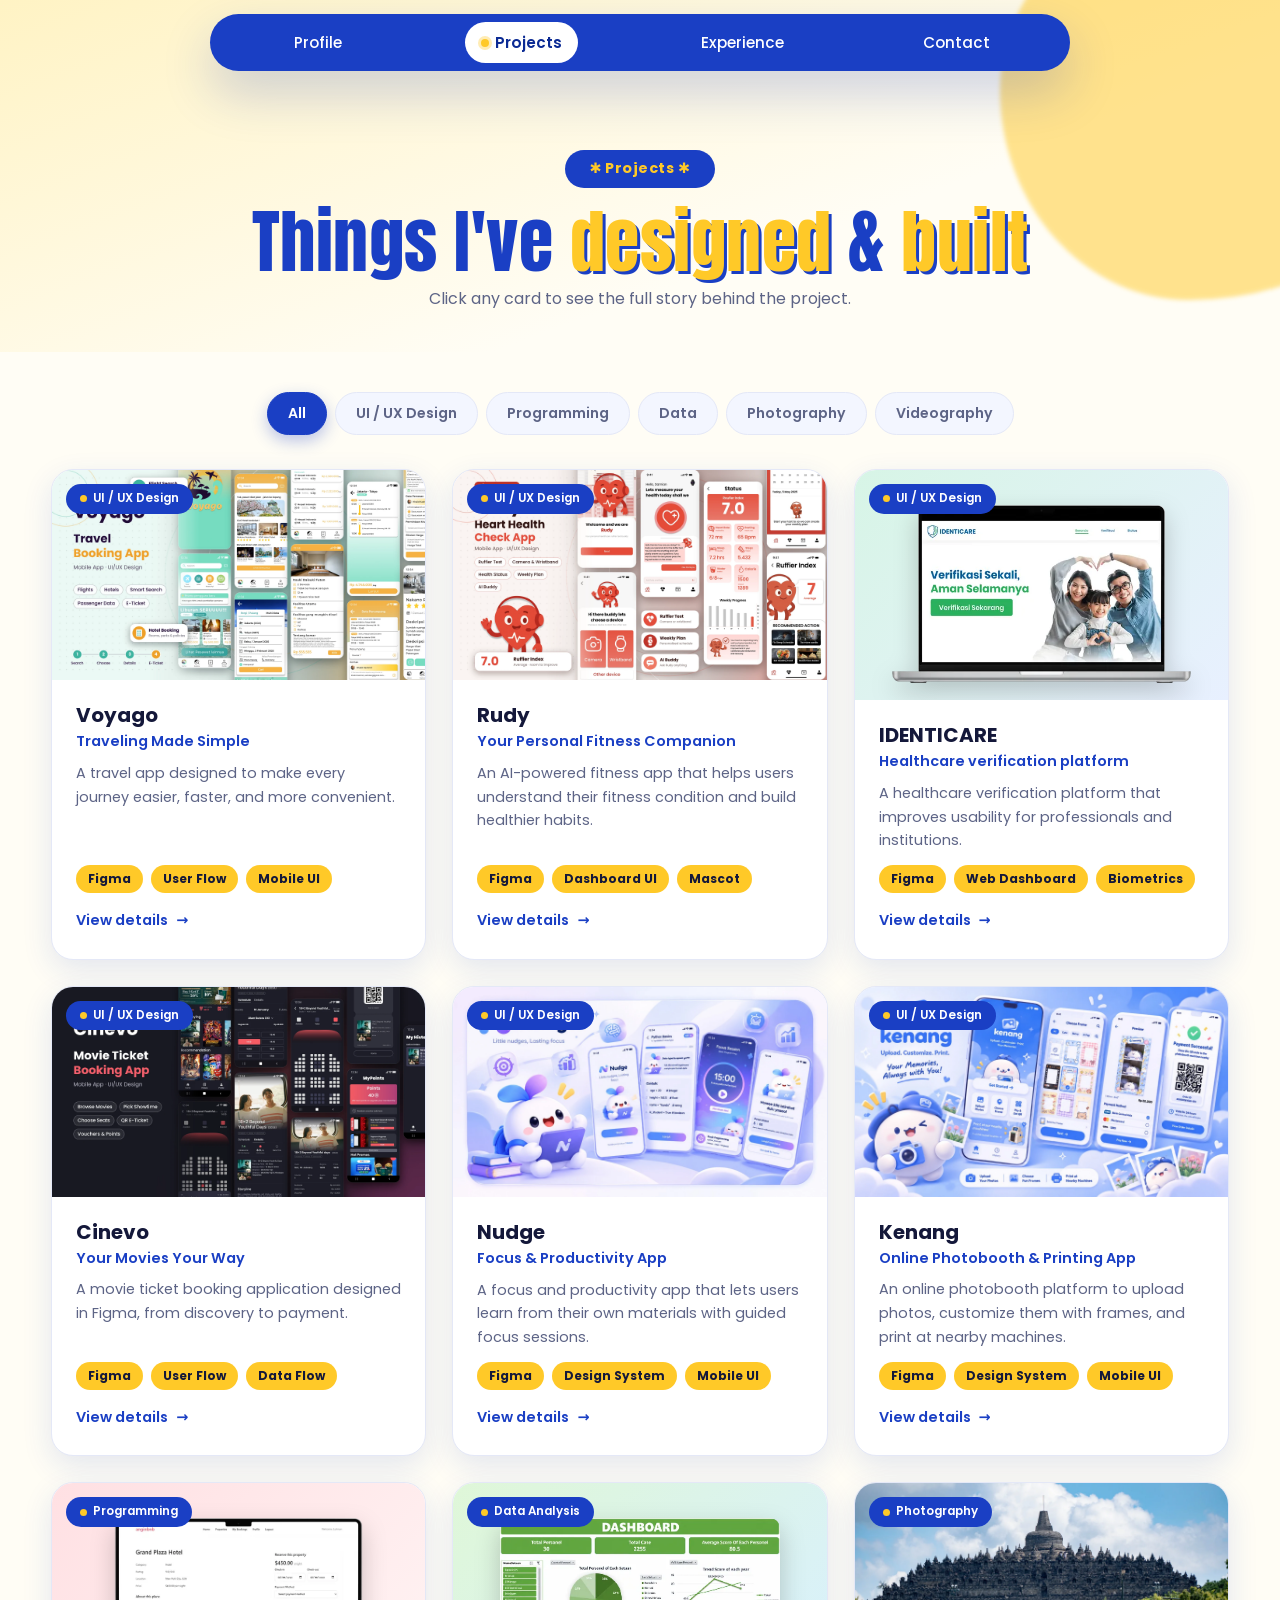
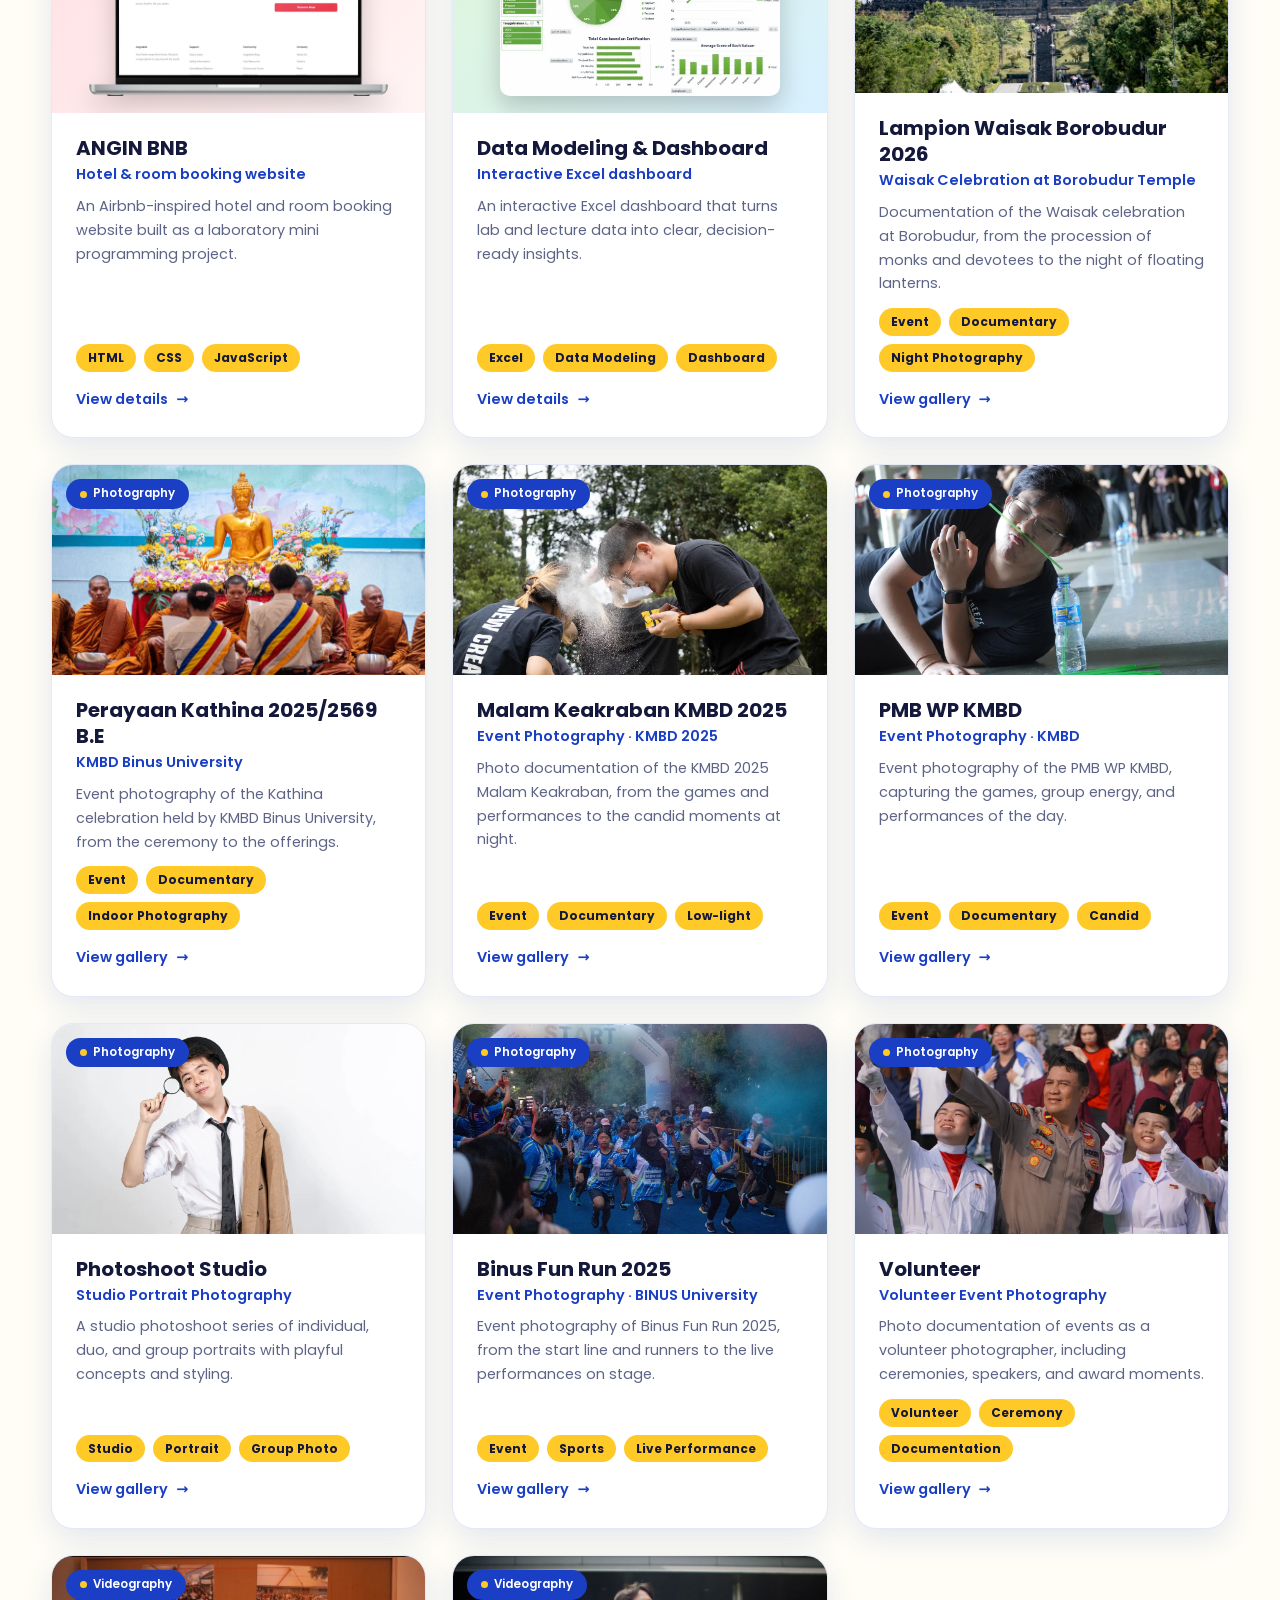
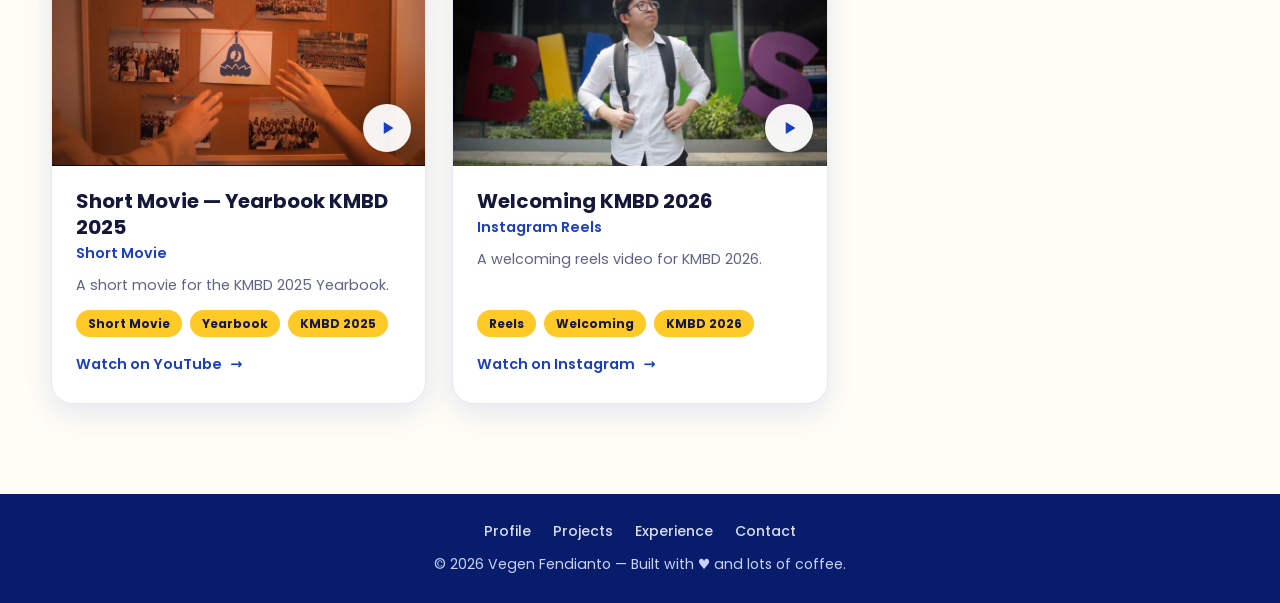
==== projects.html @ 862aa59d "update page" ====
<!doctype html>
<html lang="en">
  <head>
    <meta charset="UTF-8" />
    <meta name="viewport" content="width=device-width, initial-scale=1" />
    <title>Projects — Vegen Fendianto</title>
    <meta name="description" content="UI/UX design, web, data, photography and videography projects by Vegen Fendianto." />
    <meta property="og:title" content="Projects — Vegen Fendianto" />
    <meta property="og:description" content="UI/UX design, web, data, photography and videography projects by Vegen Fendianto." />
    <meta property="og:image" content="assets/profile/profile.webp" />
    <link rel="icon" href="data:image/svg+xml,<svg xmlns='http://www.w3.org/2000/svg' viewBox='0 0 100 100'><rect width='100' height='100' rx='24' fill='%231a3fc4'/><text x='50' y='68' font-size='58' text-anchor='middle' fill='%23ffc928' font-family='Arial' font-weight='900'>V</text></svg>" />
    <link rel="preconnect" href="https://fonts.googleapis.com" />
    <link rel="preconnect" href="https://fonts.gstatic.com" crossorigin />
    <link
      href="https://fonts.googleapis.com/css2?family=Anton&family=Poppins:wght@400;500;600;700&display=swap"
      rel="stylesheet"
    />
    <link rel="stylesheet" href="style.css" />
  </head>
  <body data-page="projects">

    <!-- NAVBAR -->
    <header class="nav-wrap">
      <nav class="nav" id="nav">
        <ul class="nav-links" id="navLinks">
          <li><a href="index.html" data-nav="home">Profile</a></li>
          <li><a href="projects.html" data-nav="projects">Projects</a></li>
          <li><a href="experience.html" data-nav="experience">Experience</a></li>
          <li><a href="index.html#contact" data-nav="contact">Contact</a></li>
        </ul>
        <button class="burger" id="burger" aria-label="Menu">
          <span></span><span></span><span></span>
        </button>
      </nav>
    </header>

    <main>
      <section class="page-hero">
        <div class="blob b1"></div>
        <div class="container">
          <span class="pill">✱ Projects ✱</span>
          <h1>Things I've <em>designed</em> &amp; <em>built</em></h1>
          <p>Click any card to see the full story behind the project.</p>
        </div>
      </section>
      <section class="section tight">
        <div class="container">
          <div class="tabs center" id="projTabs">
            <button class="tab active" data-f="all">All</button>
            <button class="tab" data-f="uiux">UI / UX Design</button>
            <button class="tab" data-f="code">Programming</button>
            <button class="tab" data-f="data">Data</button>
            <button class="tab" data-f="photo">Photography</button>
            <button class="tab" data-f="video">Videography</button>
          </div>
          <div class="grid" id="projGrid"></div>
        </div>
      </section>
    </main>

    <footer class="footer">
      <div class="foot-links">
        <a href="index.html">Profile</a>
        <a href="projects.html">Projects</a>
        <a href="experience.html">Experience</a>
        <a href="index.html#contact">Contact</a>
      </div>
      <p>© <span id="yr"></span> Vegen Fendianto — Built with ♥ and lots of coffee.</p>
    </footer>
    <button class="to-top" id="toTop" aria-label="Back to top">↑</button>
    <div class="toast" id="toast"></div>

    <!-- MODAL -->
    <div class="modal" id="modal" aria-hidden="true">
      <div class="modal-box" role="dialog" aria-modal="true">
        <button class="modal-x" id="modalX" aria-label="Close">✕</button>
        <div id="modalBody"></div>
      </div>
    </div>

    <!-- LIGHTBOX -->
    <div class="lightbox" id="lightbox" aria-hidden="true">
      <button class="lb-x" id="lbX" aria-label="Close">✕</button>
      <button class="lb-nav prev" id="lbPrev" aria-label="Previous">‹</button>
      <figure>
        <img id="lbImg" alt="" />
        <figcaption id="lbCap"></figcaption>
      </figure>
      <button class="lb-nav next" id="lbNext" aria-label="Next">›</button>
    </div>

    <script src="script.js"></script>
  </body>
</html>
---- style.css ----
:root {
  --blue: #1a3fc4;
  --blue-d: #0b2a94;
  --blue-dd: #071c6b;
  --yellow: #ffc928;
  --yellow-l: #fff3c4;
  --bg: #fffdf5;
  --bg2: #f3f6ff;
  --card: #ffffff;
  --text: #14183a;
  --muted: #5d6486;
  --line: #e4e8f7;
  --shadow: 0 10px 30px rgba(26, 63, 196, 0.12);
  --shadow-l: 0 22px 50px rgba(26, 63, 196, 0.22);
  --r: 22px;
}
* {
  box-sizing: border-box;
  margin: 0;
  padding: 0;
}
html {
  scroll-behavior: smooth;
  scroll-padding-top: 90px;
}
body {
  font-family: "Poppins", system-ui, sans-serif;
  background: var(--bg);
  color: var(--text);
  line-height: 1.65;
  overflow-x: hidden;
  transition:
    background 0.3s,
    color 0.3s;
}
img {
  max-width: 100%;
  display: block;
}
a {
  color: inherit;
  text-decoration: none;
}
button {
  font: inherit;
  cursor: pointer;
  border: 0;
  background: none;
  color: inherit;
}
em {
  font-style: normal;
  color: var(--blue);
}
.container {
  width: min(1180px, 92%);
  margin-inline: auto;
}
.muted {
  color: var(--muted);
  font-size: 0.9rem;
}


/* NAV */
.nav-wrap {
  position: fixed;
  top: 14px;
  left: 0;
  right: 0;
  z-index: 100;
  display: flex;
  justify-content: center;
  padding: 0 12px;
}
.nav {
  display: flex;
  align-items: center;
  gap: 10px;
  background: var(--blue);
  padding: 8px 10px 8px 14px;
  border-radius: 999px;
  box-shadow: var(--shadow-l);
  width: min(860px, 100%);
  transition: 0.3s;
}
.nav.scrolled {
  background: rgba(11, 42, 148, 0.92);
  backdrop-filter: blur(10px);
}
.brand {
  font-family: Anton, sans-serif;
  font-size: 1.6rem;
  color: #fff;
  letter-spacing: 1px;
}
.brand span {
  color: var(--yellow);
}
.nav-links {
  display: flex;
  list-style: none;
  flex: 1;
  justify-content: space-around;
}
.nav-links a {
  color: #fff;
  font-weight: 500;
  font-size: 0.95rem;
  padding: 8px 16px;
  border-radius: 999px;
  position: relative;
  transition: 0.25s;
  display: inline-flex;
  align-items: center;
  gap: 6px;
}
.nav-links a:hover {
  background: rgba(255, 255, 255, 0.14);
}
.nav-links a.active {
  background: #fff;
  color: var(--blue-d);
  font-weight: 600;
}
.nav-links a.active::before {
  content: "";
  width: 8px;
  height: 8px;
  border-radius: 50%;
  background: var(--yellow);
  box-shadow: 0 0 0 3px rgba(255, 201, 40, 0.35);
}
.burger {
  display: none;
  width: 38px;
  height: 38px;
  border-radius: 50%;
  background: rgba(255, 255, 255, 0.15);
  flex-direction: column;
  gap: 4px;
  align-items: center;
  justify-content: center;
}
.burger span {
  width: 18px;
  height: 2px;
  background: #fff;
  border-radius: 2px;
  transition: 0.3s;
}
.burger.open span:nth-child(1) {
  transform: translateY(6px) rotate(45deg);
}
.burger.open span:nth-child(2) {
  opacity: 0;
}
.burger.open span:nth-child(3) {
  transform: translateY(-6px) rotate(-45deg);
}

/* BUTTONS */
.btn {
  display: inline-flex;
  align-items: center;
  gap: 10px;
  padding: 14px 28px;
  border-radius: 999px;
  font-weight: 600;
  transition: 0.3s;
}
.btn-primary {
  background: var(--blue);
  color: #fff;
  box-shadow: 0 8px 20px rgba(26, 63, 196, 0.35);
}
.btn-primary span {
  display: grid;
  place-items: center;
  width: 26px;
  height: 26px;
  border-radius: 50%;
  background: var(--yellow);
  color: var(--blue-dd);
  transition: 0.3s;
}
.btn-primary:hover {
  transform: translateY(-3px);
  background: var(--blue-d);
}
.btn-primary:hover span {
  transform: translateX(4px);
}
.btn-ghost {
  border: 2px solid var(--blue);
  color: var(--blue);
}
.btn-ghost:hover {
  background: var(--blue);
  color: #fff;
  transform: translateY(-3px);
}

/* HERO */
.hero {
  position: relative;
  padding: 150px 0 90px;
  background: linear-gradient(160deg, var(--yellow-l), var(--bg) 55%);
  overflow: hidden;
}
.blob {
  position: absolute;
  border-radius: 50%;
  filter: blur(2px);
  z-index: 0;
}
.b1 {
  width: 520px;
  height: 520px;
  background: var(--yellow);
  opacity: 0.5;
  right: -120px;
  top: 40px;
  border-radius: 62% 38% 55% 45%/50% 60% 40% 50%;
  animation: morph 12s ease-in-out infinite;
}
.b2 {
  width: 300px;
  height: 300px;
  background: var(--blue);
  opacity: 0.12;
  left: -90px;
  bottom: -60px;
  animation: morph 14s ease-in-out infinite reverse;
}
.b3 {
  width: 420px;
  height: 420px;
  background: var(--yellow);
  opacity: 0.9;
  left: -100px;
  bottom: -140px;
  border-radius: 55% 45% 60% 40%/50% 55% 45% 50%;
  animation: morph 12s ease-in-out infinite;
}
@keyframes morph {
  50% {
    border-radius: 40% 60% 45% 55%/60% 40% 60% 40%;
    transform: rotate(14deg) scale(1.05);
  }
}
.star {
  position: absolute;
  color: var(--blue);
  font-size: 2.2rem;
  animation: spin 8s linear infinite;
  z-index: 1;
}
.s1 {
  top: 140px;
  left: 6%;
}
.s2 {
  bottom: 70px;
  left: 46%;
  color: var(--yellow);
  font-size: 3rem;
}
.s3 {
  top: 200px;
  right: 8%;
  font-size: 1.6rem;
}
@keyframes spin {
  to {
    transform: rotate(360deg);
  }
}
.hero-grid {
  position: relative;
  z-index: 2;
  display: grid;
  grid-template-columns: 1.15fr 0.85fr;
  gap: 40px;
  align-items: center;
}
.hello {
  display: inline-block;
  background: #fff;
  border: 2px dashed var(--blue);
  color: var(--blue);
  padding: 6px 18px;
  border-radius: 999px;
  font-weight: 600;
  font-size: 0.9rem;
  margin-bottom: 14px;
}
h1 {
  font-family: Anton, sans-serif;
  font-weight: 400;
  font-size: clamp(3rem, 7.5vw, 5.6rem);
  line-height: 1.02;
  letter-spacing: 0.5px;
  color: var(--blue);
}
h1 em {
  color: var(--yellow) !important;
  text-shadow: 3px 3px 0 var(--blue);
}
.typing {
  margin: 10px 0 8px;
  font-size: 1.25rem;
  font-weight: 500;
}
.typing strong {
  color: var(--blue);
}
.caret {
  display: inline-block;
  width: 3px;
  height: 1.2em;
  background: var(--yellow);
  margin-left: 3px;
  vertical-align: middle;
  animation: blink 1s step-end infinite;
}
@keyframes blink {
  50% {
    opacity: 0;
  }
}
.lead {
  max-width: 600px;
  color: var(--muted);
  font-size: 0.98rem;
}
.hero-cta {
  display: flex;
  gap: 14px;
  flex-wrap: wrap;
  margin: 26px 0;
}
.stats {
  display: grid;
  grid-template-columns: repeat(2, minmax(0, 170px));
  gap: 14px;
  margin-top: 10px;
}
.stats div {
  background: var(--card);
  border-radius: 16px;
  padding: 14px 10px;
  text-align: center;
  box-shadow: var(--shadow);
  border-bottom: 4px solid var(--yellow);
}
.stats b {
  display: block;
  font-family: Anton, sans-serif;
  font-weight: 400;
  font-size: 1.7rem;
  color: var(--blue);
}
.stats small {
  font-size: 0.72rem;
  color: var(--muted);
  line-height: 1.2;
  display: block;
}
.hero-photo {
  position: relative;
  display: grid;
  place-items: end center;
  min-height: 520px;
  transform-style: preserve-3d;
  transition: transform 0.15s;
}
.photo-bg {
  position: absolute;
  inset: 8% 4% 0;
  background: var(--blue);
  border-radius: 48% 52% 40% 60%/50% 45% 55% 50%;
  box-shadow: var(--shadow-l);
  animation: morph 10s ease-in-out infinite;
}
.hero-photo img {
  position: relative;
  z-index: 2;
  max-height: 560px;
  width: auto;
  filter: drop-shadow(0 20px 25px rgba(0, 0, 0, 0.25));
}
.badge {
  position: absolute;
  z-index: 3;
  background: #fff;
  color: var(--blue-d);
  font-weight: 600;
  font-size: 0.85rem;
  padding: 8px 16px;
  border-radius: 999px;
  box-shadow: var(--shadow);
  animation: float 4s ease-in-out infinite;
}
.bd1 {
  top: 14%;
  right: -2%;
  background: var(--blue-d);
  color: #fff;
  border: 2px solid var(--yellow);
}
.bd2 {
  bottom: 18%;
  left: -2%;
  animation-delay: 1s;
}
.bd3 {
  bottom: 4%;
  right: 4%;
  background: var(--yellow);
  animation-delay: 2s;
}
@keyframes float {
  50% {
    transform: translateY(-10px);
  }
}

/* ABOUT */
.about {
  padding: 20px 0 80px;
  position: relative;
  z-index: 3;
  margin-top: -20px;
}
.about-grid {
  display: grid;
  grid-template-columns: 1fr 1.25fr 0.9fr;
  gap: 22px;
}
.card {
  background: var(--card);
  border-radius: var(--r);
  padding: 26px;
  box-shadow: var(--shadow);
  border: 1px solid var(--line);
}
.card-title {
  font-family: Anton, sans-serif;
  font-weight: 400;
  font-size: 1.9rem;
  color: var(--blue);
  text-align: center;
  margin-bottom: 16px;
  letter-spacing: 0.5px;
}
.edu-body {
  display: flex;
  gap: 14px;
  align-items: flex-start;
}
.edu-icon {
  font-size: 2rem;
  background: var(--yellow);
  width: 56px;
  height: 56px;
  border-radius: 16px;
  display: grid;
  place-items: center;
  flex-shrink: 0;
}
.edu h4 {
  font-size: 1.1rem;
}
.gpa {
  text-align: center;
  margin-top: 24px;
}
.ring {
  --p: 90;
  width: 130px;
  height: 130px;
  margin: 0 auto 8px;
  border-radius: 50%;
  display: grid;
  place-items: center;
  background: conic-gradient(var(--blue) calc(var(--p) * 1%), var(--line) 0);
  position: relative;
}
.ring::before {
  content: "";
  position: absolute;
  inset: 11px;
  border-radius: 50%;
  background: var(--card);
}
.ring span {
  position: relative;
  font-size: 0.8rem;
  color: var(--muted);
}
.ring b {
  display: block;
  font-family: Anton, sans-serif;
  font-weight: 400;
  font-size: 2rem;
  color: var(--blue);
  line-height: 1;
}
.tabs {
  display: flex;
  gap: 8px;
  flex-wrap: wrap;
  margin-bottom: 18px;
}
.tabs.center {
  justify-content: center;
  margin-bottom: 34px;
}
.tab {
  padding: 9px 20px;
  border-radius: 999px;
  font-weight: 600;
  font-size: 0.88rem;
  background: var(--bg2);
  color: var(--muted);
  transition: 0.25s;
  border: 1px solid var(--line);
}
.tab:hover {
  color: var(--blue);
  transform: translateY(-2px);
}
.tab.active {
  background: var(--blue);
  color: #fff;
  border-color: var(--blue);
  box-shadow: 0 6px 16px rgba(26, 63, 196, 0.3);
}
.chips {
  display: flex;
  flex-wrap: wrap;
  gap: 10px;
  min-height: 150px;
  align-content: flex-start;
}
.chip {
  background: var(--yellow-l);
  border: 1.5px solid var(--yellow);
  color: var(--text);
  padding: 7px 16px;
  border-radius: 999px;
  font-size: 0.88rem;
  font-weight: 500;
  transition: 0.2s;
}
.chip:hover {
  background: var(--yellow);
  transform: scale(1.07) rotate(-2deg);
  color: #14183a;
}
.cv-thumb {
  position: relative;
  display: block;
  width: 100%;
  border-radius: 14px;
  overflow: hidden;
  border: 1px solid var(--line);
  box-shadow: var(--shadow);
}
.cv-thumb img {
  width: 100%;
  transition: 0.5s;
}
.cv-thumb span {
  position: absolute;
  inset: auto 0 0;
  background: linear-gradient(transparent, rgba(7, 28, 107, 0.9));
  color: #fff;
  padding: 30px 10px 10px;
  font-size: 0.85rem;
  font-weight: 600;
  opacity: 0;
  transform: translateY(10px);
  transition: 0.3s;
}
.cv-thumb:hover img {
  transform: scale(1.06);
}
.cv-thumb:hover span {
  opacity: 1;
  transform: none;
}

/* SECTIONS */
.section {
  padding: 100px 0;
  position: relative;
}
.section.alt {
  background: var(--bg2);
}
.sec-head {
  text-align: center;
  max-width: 640px;
  margin: 0 auto 34px;
}
.pill {
  display: inline-block;
  background: var(--blue);
  color: var(--yellow);
  font-weight: 700;
  padding: 7px 24px;
  border-radius: 999px;
  font-size: 0.9rem;
  letter-spacing: 0.5px;
  margin-bottom: 12px;
}
.sec-head h2 {
  font-family: Anton, sans-serif;
  font-weight: 400;
  font-size: clamp(2.2rem, 5vw, 3.4rem);
  line-height: 1.1;
}
.sec-head p {
  color: var(--muted);
  margin-top: 8px;
}
.grid {
  display: grid;
  grid-template-columns: repeat(auto-fill, minmax(320px, 1fr));
  gap: 26px;
}

/* PROJECT CARDS */
.p-card {
  background: var(--card);
  border-radius: var(--r);
  overflow: hidden;
  box-shadow: var(--shadow);
  border: 1px solid var(--line);
  display: flex;
  flex-direction: column;
  cursor: pointer;
  transition:
    transform 0.3s,
    box-shadow 0.3s;
  position: relative;
}
.p-card:hover {
  transform: translateY(-10px);
  box-shadow: var(--shadow-l);
}
.p-media {
  position: relative;
  height: 230px;
  display: flex;
  align-items: flex-end;
  justify-content: center;
  gap: 8px;
  overflow: hidden;
  padding-top: 18px;
}
.p-media img {
  height: 100%;
  object-fit: contain;
  object-position: bottom;
  transition: 0.5s;
  filter: drop-shadow(0 10px 12px rgba(0, 0, 0, 0.2));
}
.p-media img.wide {
  height: auto;
  max-height: 84%;
  margin: auto;
  border-radius: 10px;
}
.p-media img.photo {
  width: 100%;
  height: 100%;
  object-fit: cover;
  border-radius: 0;
  filter: none;
  margin: -18px 0 0;
}
.p-media .m2 {
  transform: translateY(24px);
}
.p-card:hover .p-media img {
  transform: scale(1.07) translateY(-4px);
}
.p-card:hover .p-media .m2 {
  transform: scale(1.07) translateY(10px);
}
.tag {
  position: absolute;
  top: 14px;
  left: 14px;
  background: var(--blue);
  color: #fff;
  font-size: 0.74rem;
  font-weight: 600;
  padding: 5px 14px;
  border-radius: 999px;
  z-index: 2;
  display: flex;
  gap: 6px;
  align-items: center;
}
.tag::before {
  content: "";
  width: 7px;
  height: 7px;
  background: var(--yellow);
  border-radius: 50%;
}
.p-body {
  padding: 22px 24px 26px;
  display: flex;
  flex-direction: column;
  flex: 1;
}
.p-body h3 {
  font-size: 1.25rem;
  line-height: 1.3;
}
.p-body .tl {
  color: var(--blue);
  font-weight: 600;
  font-size: 0.9rem;
  margin: 2px 0 8px;
}
.p-body p {
  color: var(--muted);
  font-size: 0.9rem;
  flex: 1;
}
.metrics {
  display: flex;
  flex-wrap: wrap;
  gap: 8px;
  margin: 12px 0 0;
}
.metric {
  background: var(--yellow);
  color: #14183a;
  font-weight: 700;
  font-size: 0.75rem;
  padding: 4px 12px;
  border-radius: 999px;
}
.more {
  margin-top: 16px;
  color: var(--blue);
  font-weight: 600;
  font-size: 0.9rem;
  display: inline-flex;
  gap: 8px;
  align-items: center;
}
.more::after {
  content: "→";
  transition: 0.3s;
}
.p-card:hover .more::after {
  transform: translateX(6px);
}

/* EXPERIENCE */
.exp-grid {
  grid-template-columns: repeat(auto-fill, minmax(340px, 1fr));
}
.e-card .p-media {
  height: 210px;
  padding: 0;
}
.e-card .p-media img {
  border-radius: 0;
}
.e-card .p-media::after {
  content: "";
  position: absolute;
  inset: 0;
  background: linear-gradient(transparent 55%, rgba(7, 28, 107, 0.55));
}
.e-card .tag.pro {
  background: var(--yellow);
  color: #14183a;
}
.e-card .tag.pro::before {
  background: var(--blue);
}
.e-card .e-org {
  font-size: 0.8rem;
  color: var(--muted);
  font-weight: 500;
  margin-bottom: 4px;
}

/* CERT */
.cert-grid {
  display: grid;
  grid-template-columns: repeat(auto-fill, minmax(250px, 1fr));
  gap: 22px;
}
.cert {
  position: relative;
  border-radius: 18px;
  overflow: hidden;
  background: var(--card);
  box-shadow: var(--shadow);
  border: 1px solid var(--line);
  cursor: zoom-in;
  transition: 0.35s;
  aspect-ratio: 1.42;
  display: grid;
  place-items: center;
}
.cert img {
  width: 100%;
  height: 100%;
  object-fit: cover;
  transition: 0.5s;
}
.cert:hover {
  transform: translateY(-8px) rotate(-1deg);
  box-shadow: var(--shadow-l);
}
.cert:hover img {
  transform: scale(1.08);
}
.cert span {
  position: absolute;
  inset: auto 0 0;
  padding: 26px 14px 12px;
  background: linear-gradient(transparent, rgba(7, 28, 107, 0.92));
  color: #fff;
  font-size: 0.82rem;
  font-weight: 600;
  transform: translateY(100%);
  transition: 0.35s;
}
.cert:hover span {
  transform: none;
}

/* CONTACT */
.contact {
  position: relative;
  padding: 100px 0;
  background: linear-gradient(180deg, var(--bg), var(--yellow-l));
  overflow: hidden;
}
.contact-grid {
  position: relative;
  z-index: 2;
  display: grid;
  grid-template-columns: 0.8fr 1.2fr;
  gap: 30px;
  align-items: end;
}
.contact-img {
  position: relative;
  min-height: 460px;
  align-self: stretch;
}
.deco-blob {
  position: absolute;
  animation: morph 11s ease-in-out infinite;
}
.d1 {
  width: 340px;
  height: 340px;
  left: 6%;
  top: 18%;
  background: var(--blue);
  border-radius: 48% 52% 40% 60% / 50% 45% 55% 50%;
  box-shadow: var(--shadow-l);
}
.d2 {
  width: 190px;
  height: 190px;
  right: 4%;
  bottom: 6%;
  background: var(--yellow);
  border-radius: 62% 38% 55% 45% / 50% 60% 40% 50%;
  animation-duration: 9s;
  animation-direction: reverse;
}
.deco-ring {
  position: absolute;
  width: 120px;
  height: 120px;
  left: 2%;
  bottom: 12%;
  border: 6px dashed var(--yellow);
  border-radius: 50%;
  animation: spin 18s linear infinite;
}
.deco-star {
  position: absolute;
  color: var(--blue);
  animation: spin 8s linear infinite;
}
.ds1 {
  top: 8%;
  right: 22%;
  font-size: 2.6rem;
}
.ds2 {
  top: 46%;
  left: 40%;
  font-size: 3.2rem;
  color: var(--yellow);
  text-shadow: 0 0 0 var(--blue);
}
.ds3 {
  bottom: 8%;
  left: 46%;
  font-size: 1.8rem;
}
.deco-chip {
  position: absolute;
  z-index: 2;
  background: #fff;
  color: var(--blue-d);
  font-weight: 600;
  font-size: 0.9rem;
  padding: 8px 18px;
  border-radius: 999px;
  box-shadow: var(--shadow);
  animation: float 4s ease-in-out infinite;
}
.dc1 {
  top: 22%;
  left: 0;
  background: var(--blue-d);
  color: #fff;
  border: 2px solid var(--yellow);
}
.dc2 {
  bottom: 26%;
  right: 0;
  background: var(--yellow);
  color: #14183a;
  animation-delay: 1.5s;
}
.contact h2 {
  font-family: Anton, sans-serif;
  font-weight: 400;
  font-size: clamp(3.4rem, 8vw, 6rem);
  line-height: 1;
  color: var(--yellow);
  text-shadow: 3px 3px 0 var(--blue);
}
.contact h2 em {
  color: var(--yellow) !important;
}
.contact .sub {
  font-weight: 700;
  color: var(--blue);
  margin: 10px 0 4px;
  font-size: 1.1rem;
}
.open-note {
  color: var(--muted);
  max-width: 560px;
}
.open-note b {
  color: var(--blue);
}
.contact-cards {
  display: grid;
  grid-template-columns: repeat(2, 1fr);
  gap: 14px;
  margin: 26px 0;
}
.c-card {
  display: flex;
  align-items: center;
  gap: 14px;
  background: var(--card);
  border-radius: 18px;
  padding: 14px 18px;
  box-shadow: var(--shadow);
  border: 1px solid var(--line);
  text-align: left;
  transition: 0.3s;
}
.c-card:hover {
  transform: translateY(-6px) scale(1.02);
  box-shadow: var(--shadow-l);
  border-color: var(--yellow);
}
.c-card i {
  font-style: normal;
  font-weight: 800;
  width: 46px;
  height: 46px;
  border-radius: 14px;
  background: var(--blue);
  color: #fff;
  display: grid;
  place-items: center;
  font-size: 1.2rem;
  flex-shrink: 0;
  transition: 0.3s;
}
.c-card:hover i {
  background: var(--yellow);
  color: var(--blue-dd);
  transform: rotate(-8deg);
}
.c-card b {
  display: block;
  font-size: 0.95rem;
}
.c-card small {
  color: var(--muted);
  font-size: 0.8rem;
  word-break: break-all;
}
.mail-form {
  background: var(--card);
  border-radius: var(--r);
  padding: 22px;
  box-shadow: var(--shadow);
  border: 1px solid var(--line);
}
.mail-form h4 {
  margin-bottom: 12px;
}
.row {
  display: grid;
  grid-template-columns: 1fr 1fr;
  gap: 12px;
}
.mail-form input,
.mail-form textarea {
  width: 100%;
  font: inherit;
  padding: 12px 16px;
  border-radius: 14px;
  border: 1.5px solid var(--line);
  background: var(--bg2);
  color: var(--text);
  margin-bottom: 12px;
  outline: 0;
  transition: 0.25s;
  resize: vertical;
}
.mail-form input:focus,
.mail-form textarea:focus {
  border-color: var(--blue);
  box-shadow: 0 0 0 4px rgba(26, 63, 196, 0.15);
}

.footer {
  background: var(--blue-dd);
  color: #c9d2ff;
  text-align: center;
  padding: 26px 12px;
  font-size: 0.88rem;
}
.to-top {
  position: fixed;
  right: 20px;
  bottom: 24px;
  width: 48px;
  height: 48px;
  border-radius: 50%;
  background: var(--yellow);
  color: var(--blue-dd);
  font-size: 1.3rem;
  font-weight: 800;
  box-shadow: var(--shadow-l);
  opacity: 0;
  pointer-events: none;
  transform: translateY(20px);
  transition: 0.3s;
  z-index: 90;
}
.to-top.show {
  opacity: 1;
  pointer-events: auto;
  transform: none;
}
.to-top:hover {
  background: var(--blue);
  color: #fff;
}
.toast {
  position: fixed;
  left: 50%;
  bottom: 30px;
  transform: translate(-50%, 40px);
  background: var(--blue-dd);
  color: #fff;
  padding: 12px 24px;
  border-radius: 999px;
  opacity: 0;
  transition: 0.4s;
  z-index: 400;
  font-weight: 500;
}
.toast.show {
  opacity: 1;
  transform: translate(-50%, 0);
}

/* MODAL */
.modal {
  position: fixed;
  inset: 0;
  background: rgba(7, 15, 60, 0.7);
  backdrop-filter: blur(6px);
  z-index: 300;
  display: grid;
  place-items: center;
  padding: 20px;
  opacity: 0;
  pointer-events: none;
  transition: 0.3s;
}
.modal.open {
  opacity: 1;
  pointer-events: auto;
}
.modal-box {
  position: relative;
  background: var(--card);
  border-radius: 26px;
  width: min(900px, 100%);
  max-height: 90vh;
  overflow: auto;
  transform: translateY(30px) scale(0.96);
  transition: 0.35s;
  box-shadow: var(--shadow-l);
}
.modal.open .modal-box {
  transform: none;
}
.modal-x {
  position: absolute;
  top: 14px;
  right: 14px;
  width: 40px;
  height: 40px;
  border-radius: 50%;
  background: var(--blue);
  color: #fff;
  z-index: 5;
  transition: 0.3s;
}
.modal-x:hover {
  transform: rotate(90deg);
  background: var(--yellow);
  color: #14183a;
}
.m-hero {
  padding: 28px 28px 0;
  display: flex;
  gap: 10px;
  justify-content: center;
  align-items: flex-end;
  min-height: 260px;
  overflow: hidden;
  border-radius: 26px 26px 0 0;
}
.m-hero img {
  max-height: 300px;
  object-fit: contain;
  filter: drop-shadow(0 10px 14px rgba(0, 0, 0, 0.2));
}
.m-hero.photos {
  padding: 0;
  display: grid;
  grid-template-columns: repeat(auto-fit, minmax(180px, 1fr));
  gap: 4px;
  min-height: 0;
}
.m-hero.photos img {
  width: 100%;
  height: 230px;
  object-fit: cover;
  filter: none;
  cursor: zoom-in;
  transition: 0.3s;
}
.m-hero.photos img:hover {
  transform: scale(1.03);
}
.m-body {
  padding: 26px 32px 34px;
}
.m-body h3 {
  font-family: Anton, sans-serif;
  font-weight: 400;
  font-size: 2rem;
  line-height: 1.15;
  color: var(--blue);
}
.m-body .tl {
  font-weight: 600;
  margin: 4px 0 14px;
}
.m-body ul {
  list-style: none;
  display: grid;
  gap: 10px;
  margin-top: 10px;
}
.m-body li {
  position: relative;
  padding-left: 30px;
  color: var(--muted);
  font-size: 0.95rem;
}
.m-body li::before {
  content: "✱";
  position: absolute;
  left: 0;
  top: 0;
  color: var(--yellow);
  font-weight: 800;
  font-size: 1.1rem;
  text-shadow: 0 0 0 var(--blue);
}
.stack {
  display: flex;
  flex-wrap: wrap;
  gap: 8px;
  margin-top: 18px;
}
.stack span {
  background: var(--blue);
  color: #fff;
  font-size: 0.78rem;
  padding: 5px 14px;
  border-radius: 999px;
}

/* LIGHTBOX */
.lightbox {
  position: fixed;
  inset: 0;
  background: rgba(5, 10, 40, 0.94);
  z-index: 500;
  display: grid;
  place-items: center;
  opacity: 0;
  pointer-events: none;
  transition: 0.3s;
  padding: 20px;
}
.lightbox.open {
  opacity: 1;
  pointer-events: auto;
}
.lightbox figure {
  max-width: min(1100px, 86vw);
  text-align: center;
}
.lightbox img {
  max-height: 80vh;
  margin: auto;
  border-radius: 12px;
  box-shadow: 0 20px 60px rgba(0, 0, 0, 0.6);
}
.lightbox figcaption {
  color: #fff;
  margin-top: 12px;
  font-weight: 500;
}
.lb-x,
.lb-nav {
  position: absolute;
  color: #fff;
  background: rgba(255, 255, 255, 0.14);
  width: 46px;
  height: 46px;
  border-radius: 50%;
  font-size: 1.5rem;
  transition: 0.25s;
}
.lb-x:hover,
.lb-nav:hover {
  background: var(--yellow);
  color: #14183a;
}
.lb-x {
  top: 20px;
  right: 20px;
}
.prev {
  left: 20px;
}
.next {
  right: 20px;
}
.lb-nav {
  top: 50%;
  transform: translateY(-50%);
}


/* RESPONSIVE */
@media (max-width: 980px) {
  .hero-grid {
    grid-template-columns: 1fr;
    text-align: center;
  }
  .lead {
    margin-inline: auto;
  }
  .hero-cta,
  .stats {
    justify-content: center;
    margin-inline: auto;
  }
  .stats {
    justify-content: center;
  }
  .hero-photo {
    min-height: 420px;
    order: -1;
  }
  .hero {
    padding-top: 130px;
  }
  .about-grid {
    grid-template-columns: 1fr;
  }
  .contact-grid {
    grid-template-columns: 1fr;
  }
  .contact-img {
    min-height: 300px;
  }
  .d1 {
    width: 240px;
    height: 240px;
  }
  .d2 {
    width: 130px;
    height: 130px;
  }
}
@media (max-width: 760px) {
  .burger {
    display: flex;
  }
  .nav-links {
    position: absolute;
    top: calc(100% + 10px);
    left: 12px;
    right: 12px;
    flex-direction: column;
    background: var(--blue);
    border-radius: 24px;
    padding: 14px;
    gap: 4px;
    box-shadow: var(--shadow-l);
    opacity: 0;
    pointer-events: none;
    transform: translateY(-10px);
    transition: 0.3s;
  }
  .nav-links.open {
    opacity: 1;
    pointer-events: auto;
    transform: none;
  }
  .nav-links a {
    display: flex;
    width: 100%;
    padding: 12px 18px;
  }
  .nav {
    justify-content: space-between;
    position: relative;
  }
  .nav-links {
    justify-content: flex-start;
  }
  .contact-cards,
  .row {
    grid-template-columns: 1fr;
  }
  .grid,
  .exp-grid {
    grid-template-columns: 1fr;
  }
  .m-body {
    padding: 22px;
  }
}
@media (prefers-reduced-motion: reduce) {
  * {
    animation: none !important;
    transition: none !important;
  }
}

/* LOGO GRID (Software / Tools) */
.logo-grid {
  display: grid;
  grid-template-columns: repeat(auto-fill, minmax(68px, 1fr));
  gap: 10px;
  align-content: flex-start;
  min-height: 150px;
}
.logo-tile {
  position: relative;
  aspect-ratio: 1;
  background: #fff;
  border: 1px solid var(--line);
  border-radius: 18px;
  display: grid;
  place-items: center;
  padding: 12px;
  box-shadow: 0 4px 12px rgba(26, 63, 196, 0.08);
  transition: 0.3s;
  overflow: hidden;
  cursor: default;
}
.logo-tile.wide {
  grid-column: span 2;
  aspect-ratio: auto;
  min-height: 68px;
}
.logo-tile img {
  max-width: 100%;
  max-height: 38px;
  object-fit: contain;
  transition: 0.3s;
}
.logo-tile span {
  position: absolute;
  inset: auto 0 0;
  background: var(--blue);
  color: #fff;
  font-size: 0.62rem;
  font-weight: 600;
  text-align: center;
  padding: 3px 4px;
  transform: translateY(100%);
  transition: 0.3s;
  line-height: 1.2;
}
.logo-tile:hover {
  transform: translateY(-5px) scale(1.05);
  box-shadow: var(--shadow-l);
  border-color: var(--yellow);
}
.logo-tile:hover img {
  transform: scale(1.12) translateY(-6px);
}
.logo-tile:hover span {
  transform: none;
}
/* COVER (16:9 project thumbnails) */
.p-media.cv {
  padding: 0;
  height: auto;
  aspect-ratio: 16/9;
  align-items: stretch;
}
.p-media img.cover {
  width: 100%;
  height: 100%;
  object-fit: cover;
  object-position: center;
  filter: none;
  border-radius: 0;
}
.p-card:hover .p-media img.cover {
  transform: scale(1.05);
}
.m-hero.cover {
  padding: 0;
  min-height: 0;
  display: block;
}
.m-hero.cover img {
  width: 100%;
  max-height: none;
  aspect-ratio: 16/9;
  object-fit: cover;
  filter: none;
}

/* Fallback when a tool logo file is missing: show the tool name instead */
.logo-tile.no-logo span {
  position: static;
  transform: none;
  background: none;
  color: var(--blue);
  font-size: 0.7rem;
  padding: 0;
}

/* PHOTOGRAPHY GALLERY */
.gal-title {
  font-family: Anton, sans-serif;
  font-weight: 400;
  font-size: 1.5rem;
  color: var(--blue);
  margin: 28px 0 12px;
}
.gal-title small {
  font-family: Poppins, sans-serif;
  font-size: 0.78rem;
  color: var(--muted);
  margin-left: 8px;
}
.gallery {
  columns: 3 180px;
  column-gap: 10px;
}
.g-item {
  display: block;
  width: 100%;
  margin: 0 0 10px;
  padding: 0;
  border-radius: 12px;
  overflow: hidden;
  break-inside: avoid;
  cursor: zoom-in;
  background: var(--bg2);
}
.g-item img {
  width: 100%;
  height: auto;
  transition: transform 0.5s;
}
.g-item:hover img {
  transform: scale(1.06);
}
.g-item:focus-visible {
  outline: 3px solid var(--yellow);
}

/* EMPTY STATE (Videography) */
.empty-state {
  grid-column: 1 / -1;
  text-align: center;
  padding: 70px 20px;
  border: 2px dashed var(--line);
  border-radius: var(--r);
  color: var(--muted);
}
.empty-icon {
  font-size: 3rem;
}
.empty-state h3 {
  font-family: Anton, sans-serif;
  font-weight: 400;
  font-size: 1.8rem;
  color: var(--blue);
}

/* VIDEO CARDS: play button in the corner of the thumbnail */
.p-media.vid::after {
  content: "";
  position: absolute;
  right: 14px;
  bottom: 14px;
  width: 48px;
  height: 48px;
  border-radius: 50%;
  background: rgba(255, 255, 255, 0.94)
    url("data:image/svg+xml,%3Csvg xmlns='http://www.w3.org/2000/svg' viewBox='0 0 24 24'%3E%3Cpath fill='%231a3fc4' d='M9 6.5v11l9-5.5z'/%3E%3C/svg%3E")
    center / 26px no-repeat;
  box-shadow: 0 6px 18px rgba(0, 0, 0, 0.35);
  transition: transform 0.3s;
  pointer-events: none;
}
.p-card:hover .p-media.vid::after {
  transform: scale(1.12);
}
/* ===== PAGE HEADERS (Projects / Experience) ===== */
.page-hero {
  position: relative;
  padding: 150px 0 40px;
  text-align: center;
  background: linear-gradient(160deg, var(--yellow-l), var(--bg) 65%);
  overflow: hidden;
}
.page-hero .blob.b1 {
  top: -120px;
  right: -140px;
  width: 420px;
  height: 420px;
}
.page-hero .container {
  position: relative;
  z-index: 2;
}
.page-hero h1 {
  font-size: clamp(2.6rem, 6.5vw, 4.4rem);
  margin: 6px 0 8px;
}
.page-hero p {
  color: var(--muted);
  max-width: 620px;
  margin: 0 auto;
}
.section.tight {
  padding: 40px 0 90px;
}
.subnav {
  display: inline-flex;
  gap: 8px;
  margin-top: 22px;
  background: var(--card);
  padding: 6px;
  border-radius: 999px;
  box-shadow: var(--shadow);
  border: 1px solid var(--line);
}
.subnav a {
  padding: 8px 22px;
  border-radius: 999px;
  font-weight: 600;
  font-size: 0.9rem;
  color: var(--muted);
  transition: 0.25s;
}
.subnav a:hover {
  background: var(--blue);
  color: #fff;
}

/* ===== EXPLORE CARDS (home) ===== */
.explore-grid {
  display: grid;
  grid-template-columns: repeat(2, 1fr);
  gap: 26px;
}
.explore-card {
  display: flex;
  flex-direction: column;
  background: var(--card);
  border-radius: var(--r);
  overflow: hidden;
  box-shadow: var(--shadow);
  border: 1px solid var(--line);
  transition:
    transform 0.3s,
    box-shadow 0.3s;
}
.explore-card:hover {
  transform: translateY(-8px);
  box-shadow: var(--shadow-l);
}
.ex-img {
  aspect-ratio: 16/8;
  overflow: hidden;
  background: var(--bg2);
}
.ex-img img {
  width: 100%;
  height: 100%;
  object-fit: cover;
  transition: transform 0.5s;
}
.explore-card:hover .ex-img img {
  transform: scale(1.05);
}
.ex-body {
  padding: 22px 26px 28px;
}
.ex-body h3 {
  font-family: Anton, sans-serif;
  font-weight: 400;
  font-size: 2rem;
  color: var(--blue);
  margin: 10px 0 4px;
}
.ex-body p {
  color: var(--muted);
  font-size: 0.95rem;
}
.explore-card:hover .more::after {
  transform: translateX(6px);
}

/* ===== FOOTER LINKS ===== */
.foot-links {
  display: flex;
  gap: 22px;
  justify-content: center;
  flex-wrap: wrap;
  margin-bottom: 10px;
}
.foot-links a {
  color: #fff;
  font-weight: 500;
  opacity: 0.85;
  transition: 0.25s;
}
.foot-links a:hover {
  opacity: 1;
  color: var(--yellow);
}
@media (max-width: 760px) {
  .explore-grid {
    grid-template-columns: 1fr;
  }
  .burger {
    margin-left: auto;
  }
  .page-hero {
    padding-top: 130px;
  }
}
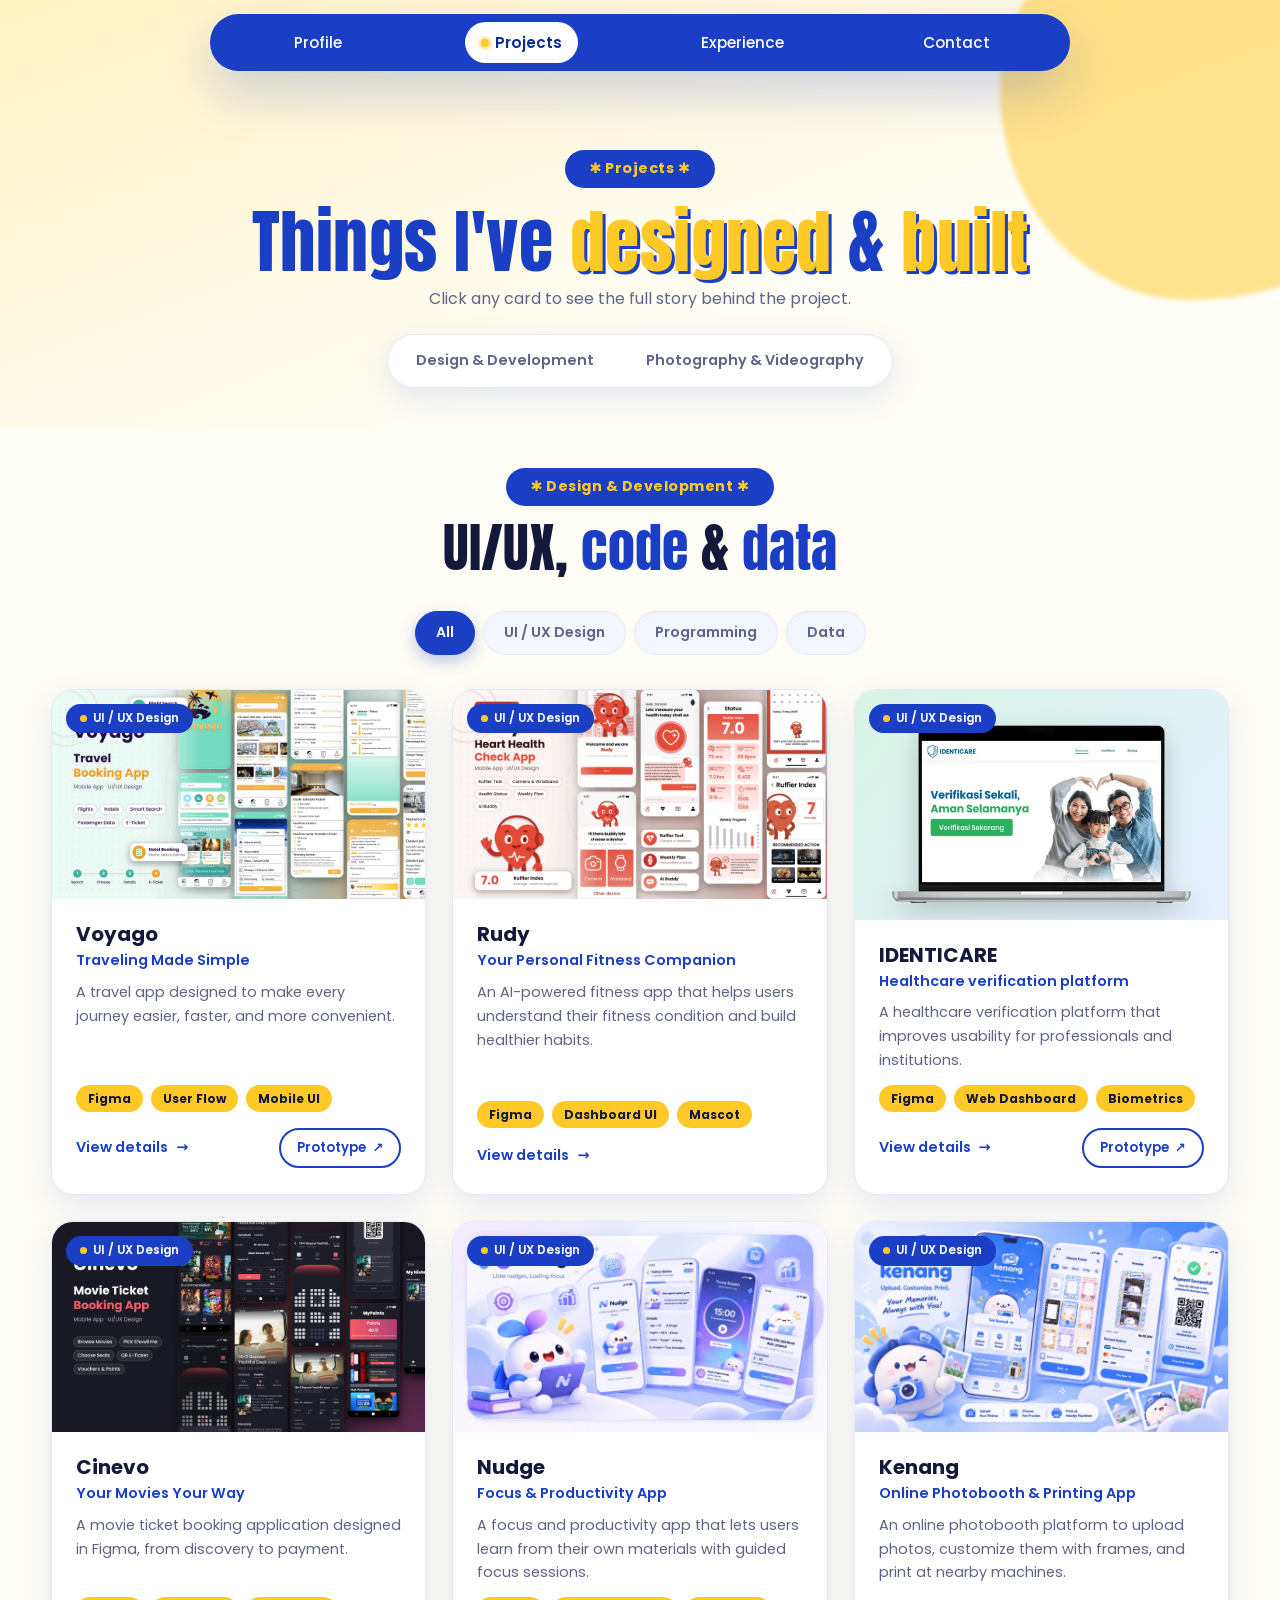
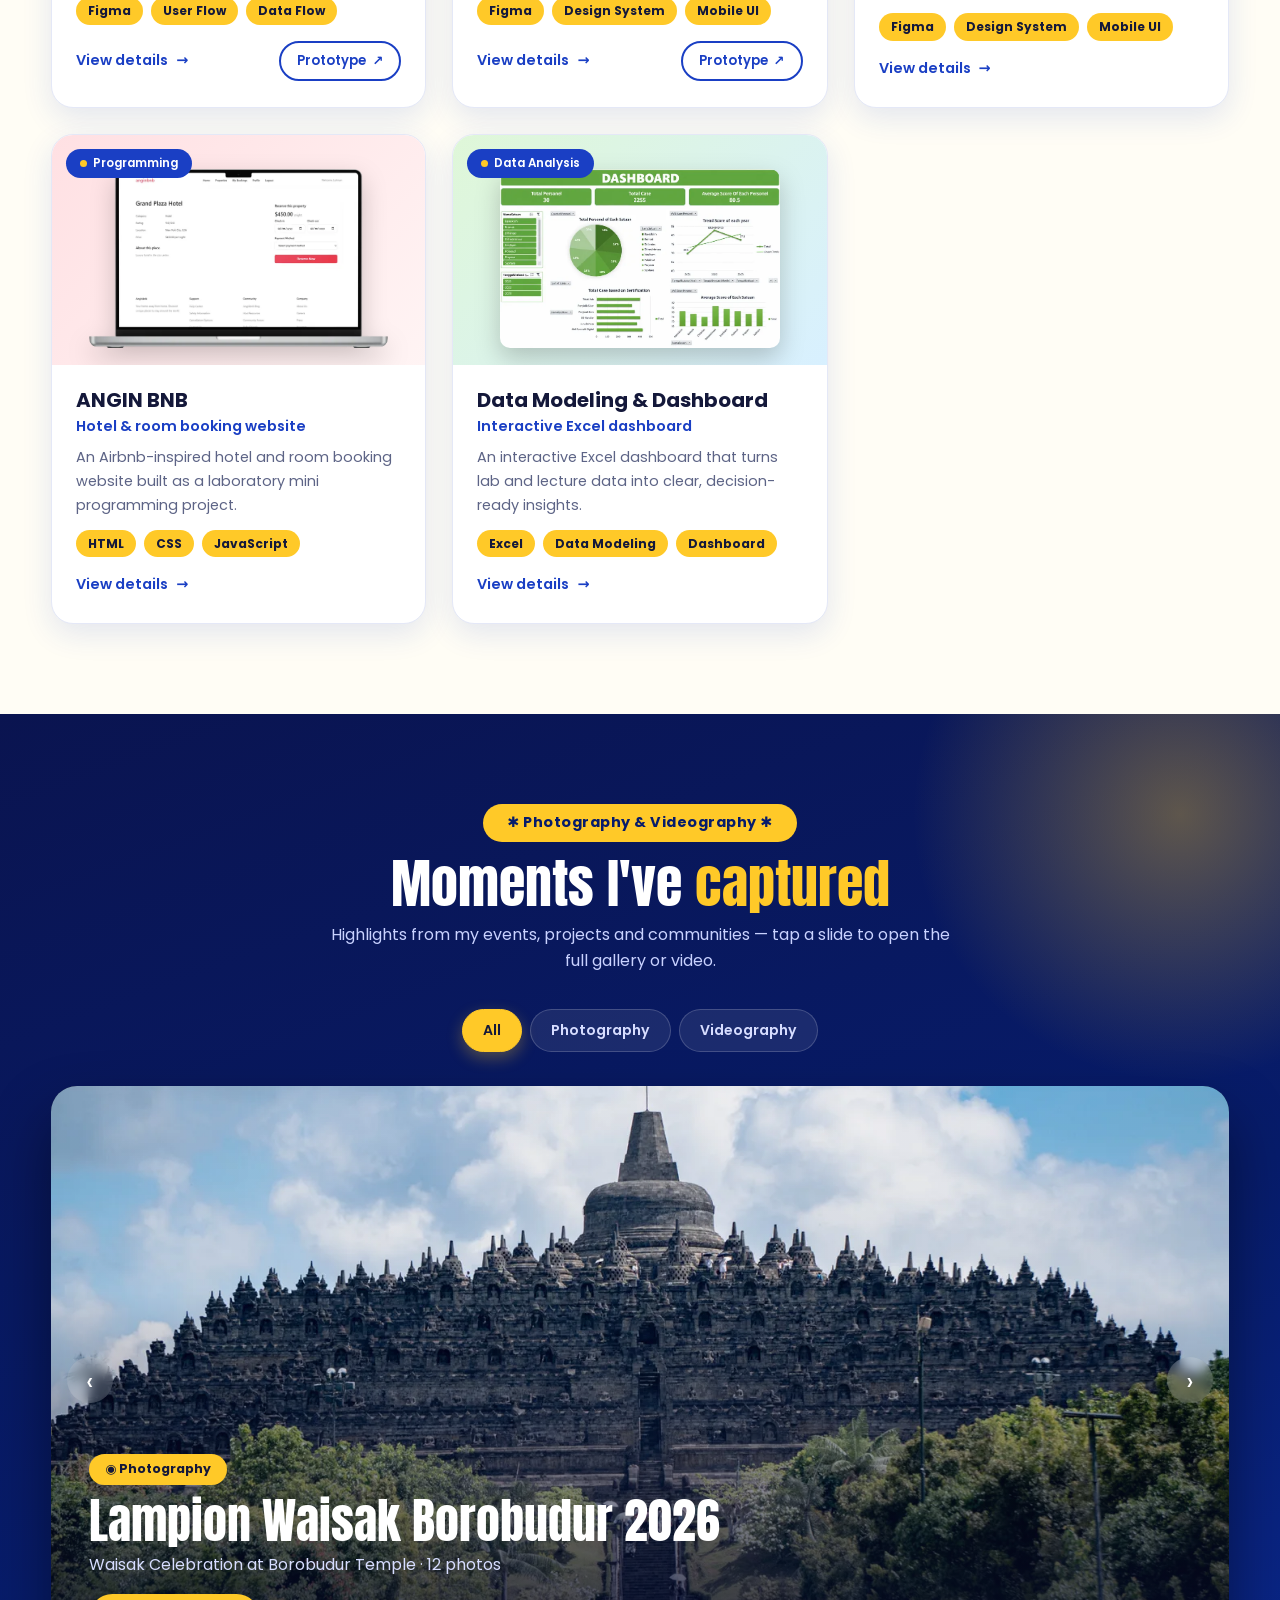
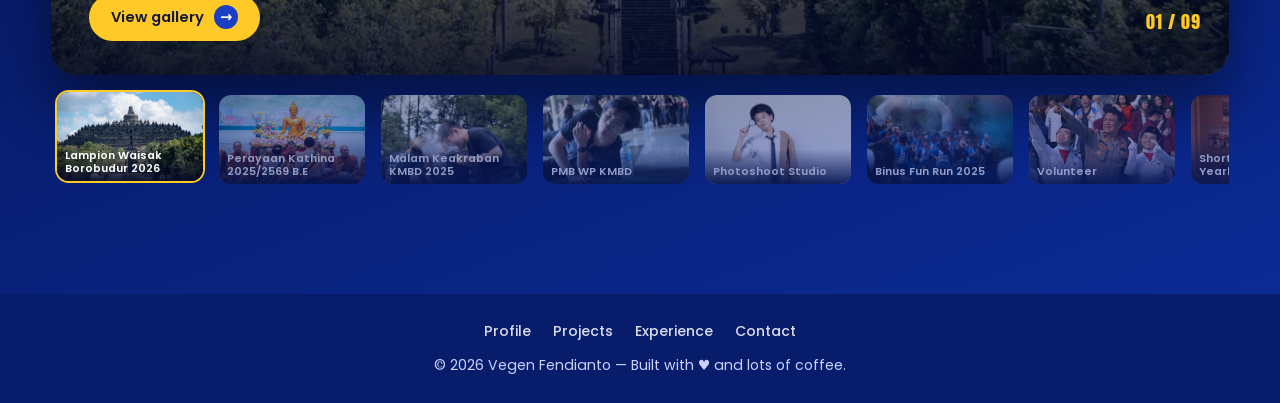
==== commit 36b0c7a7: "link" ====
--- a/projects.html
+++ b/projects.html
@@ -41,19 +41,48 @@
           <span class="pill">✱ Projects ✱</span>
           <h1>Things I've <em>designed</em> &amp; <em>built</em></h1>
           <p>Click any card to see the full story behind the project.</p>
+          <div class="subnav">
+            <a href="#dev">Design &amp; Development</a>
+            <a href="#media">Photography &amp; Videography</a>
+          </div>
         </div>
       </section>
-      <section class="section tight">
+      <section class="section tight" id="dev">
         <div class="container">
+          <header class="sec-head">
+            <span class="pill">✱ Design &amp; Development ✱</span>
+            <h2>UI/UX, <em>code</em> &amp; <em>data</em></h2>
+          </header>
           <div class="tabs center" id="projTabs">
             <button class="tab active" data-f="all">All</button>
             <button class="tab" data-f="uiux">UI / UX Design</button>
             <button class="tab" data-f="code">Programming</button>
             <button class="tab" data-f="data">Data</button>
+          </div>
+          <div class="grid" id="projGrid"></div>
+        </div>
+      </section>
+
+      <!-- ============ PHOTOGRAPHY & VIDEOGRAPHY ============ -->
+      <section class="media-section" id="media">
+        <div class="container">
+          <header class="sec-head">
+            <span class="pill">✱ Photography &amp; Videography ✱</span>
+            <h2>Moments I've <em>captured</em></h2>
+            <p>Highlights from my events, projects and communities — tap a slide to open the full gallery or video.</p>
+          </header>
+          <div class="tabs center" id="mediaTabs">
+            <button class="tab active" data-f="all">All</button>
             <button class="tab" data-f="photo">Photography</button>
             <button class="tab" data-f="video">Videography</button>
           </div>
-          <div class="grid" id="projGrid"></div>
+          <div class="slideshow" id="slideshow" tabindex="0" role="region" aria-roledescription="carousel" aria-label="Photography and videography highlights">
+            <div class="slides" id="slides"></div>
+            <button class="ss-nav ss-prev" id="ssPrev" aria-label="Previous slide">‹</button>
+            <button class="ss-nav ss-next" id="ssNext" aria-label="Next slide">›</button>
+            <div class="ss-count" id="ssCount"></div>
+          </div>
+          <div class="thumbs" id="thumbs"></div>
         </div>
       </section>
     </main>
--- a/style.css
+++ b/style.css
@@ -1638,6 +1638,7 @@
   gap: 26px;
 }
 .explore-card {
+  position: relative;
   display: flex;
   flex-direction: column;
   background: var(--card);
@@ -1654,18 +1655,10 @@
   box-shadow: var(--shadow-l);
 }
 .ex-img {
-  aspect-ratio: 16/8;
+  position: relative;
+  aspect-ratio: 16 / 9;
   overflow: hidden;
   background: var(--bg2);
-}
-.ex-img img {
-  width: 100%;
-  height: 100%;
-  object-fit: cover;
-  transition: transform 0.5s;
-}
-.explore-card:hover .ex-img img {
-  transform: scale(1.05);
 }
 .ex-body {
   padding: 22px 26px 28px;
@@ -1714,3 +1707,387 @@
     padding-top: 130px;
   }
 }
+
+/* ===== PHOTOGRAPHY & VIDEOGRAPHY (its own dark section + slideshow) ===== */
+.media-section {
+  position: relative;
+  padding: 90px 0 100px;
+  background: linear-gradient(160deg, #0a1450, #071c6b 55%, #0b2a94);
+  color: #fff;
+  overflow: hidden;
+}
+.media-section::before {
+  content: "";
+  position: absolute;
+  width: 540px;
+  height: 540px;
+  right: -170px;
+  top: -170px;
+  border-radius: 50%;
+  background: radial-gradient(circle, rgba(255, 201, 40, 0.35), transparent 70%);
+}
+.media-section .container {
+  position: relative;
+  z-index: 2;
+}
+.media-section .pill {
+  background: var(--yellow);
+  color: var(--blue-dd);
+}
+.media-section .sec-head h2 {
+  color: #fff;
+}
+.media-section .sec-head h2 em {
+  color: var(--yellow);
+}
+.media-section .sec-head p {
+  color: #c9d2ff;
+}
+.media-section .tab {
+  background: rgba(255, 255, 255, 0.08);
+  color: #d7ddff;
+  border-color: rgba(255, 255, 255, 0.18);
+}
+.media-section .tab:hover {
+  color: #fff;
+}
+.media-section .tab.active {
+  background: var(--yellow);
+  color: #14183a;
+  border-color: var(--yellow);
+  box-shadow: 0 6px 16px rgba(255, 201, 40, 0.3);
+}
+
+.slideshow {
+  position: relative;
+  border-radius: 26px;
+  overflow: hidden;
+  aspect-ratio: 16 / 8;
+  background: #050a28;
+  box-shadow: 0 30px 60px rgba(0, 0, 0, 0.45);
+  touch-action: pan-y;
+  outline: none;
+}
+.slideshow:focus-visible {
+  box-shadow:
+    0 0 0 3px var(--yellow),
+    0 30px 60px rgba(0, 0, 0, 0.45);
+}
+.slides {
+  position: absolute;
+  inset: 0;
+}
+.slide {
+  position: absolute;
+  inset: 0;
+  opacity: 0;
+  visibility: hidden;
+  transition:
+    opacity 0.9s ease,
+    visibility 0.9s;
+}
+.slide.active {
+  opacity: 1;
+  visibility: visible;
+}
+.slide > img {
+  width: 100%;
+  height: 100%;
+  object-fit: cover;
+  transform: scale(1.03);
+  transition: transform 7s ease-out;
+  user-select: none;
+  -webkit-user-drag: none;
+}
+.slide.active > img {
+  transform: scale(1.1);
+}
+.slide::after {
+  content: "";
+  position: absolute;
+  inset: 0;
+  background: linear-gradient(180deg, rgba(5, 10, 40, 0.05) 35%, rgba(5, 10, 40, 0.88));
+  pointer-events: none;
+}
+.slide-cap {
+  position: absolute;
+  z-index: 2;
+  left: 38px;
+  right: 130px;
+  bottom: 34px;
+}
+.ss-tag {
+  display: inline-block;
+  background: var(--yellow);
+  color: #14183a;
+  font-weight: 700;
+  font-size: 0.78rem;
+  padding: 5px 16px;
+  border-radius: 999px;
+}
+.slide-cap h3 {
+  font-family: Anton, sans-serif;
+  font-weight: 400;
+  font-size: clamp(1.8rem, 4vw, 3rem);
+  line-height: 1.1;
+  margin: 10px 0 4px;
+}
+.slide-cap p {
+  color: #d7ddff;
+  margin-bottom: 16px;
+}
+.ss-open {
+  background: var(--yellow);
+  color: #14183a;
+  padding: 11px 22px;
+  font-size: 0.92rem;
+}
+.ss-open span {
+  display: grid;
+  place-items: center;
+  width: 24px;
+  height: 24px;
+  border-radius: 50%;
+  background: var(--blue);
+  color: #fff;
+  transition: 0.3s;
+}
+.ss-open:hover {
+  transform: translateY(-3px);
+  background: #fff;
+}
+.ss-open:hover span {
+  transform: translateX(4px);
+}
+.ss-nav {
+  position: absolute;
+  top: 50%;
+  transform: translateY(-50%);
+  width: 46px;
+  height: 46px;
+  border-radius: 50%;
+  background: rgba(255, 255, 255, 0.16);
+  backdrop-filter: blur(6px);
+  color: #fff;
+  font-size: 1.7rem;
+  line-height: 1;
+  z-index: 3;
+  transition: 0.25s;
+}
+.ss-nav:hover {
+  background: var(--yellow);
+  color: #14183a;
+}
+.ss-prev {
+  left: 16px;
+}
+.ss-next {
+  right: 16px;
+}
+.ss-count {
+  position: absolute;
+  right: 28px;
+  bottom: 38px;
+  z-index: 3;
+  font-family: Anton, sans-serif;
+  letter-spacing: 1px;
+  font-size: 1.15rem;
+  color: var(--yellow);
+}
+.thumbs {
+  position: relative;
+  display: flex;
+  gap: 12px;
+  overflow-x: auto;
+  padding: 18px 4px 8px;
+  scrollbar-width: thin;
+  scrollbar-color: rgba(255, 255, 255, 0.3) transparent;
+}
+.thumb {
+  position: relative;
+  flex: 0 0 150px;
+  aspect-ratio: 16 / 10;
+  border-radius: 14px;
+  overflow: hidden;
+  opacity: 0.55;
+  border: 2px solid transparent;
+  transition: 0.3s;
+}
+.thumb img {
+  width: 100%;
+  height: 100%;
+  object-fit: cover;
+}
+.thumb span {
+  position: absolute;
+  inset: auto 0 0;
+  padding: 16px 8px 6px;
+  font-size: 0.68rem;
+  font-weight: 600;
+  line-height: 1.2;
+  text-align: left;
+  background: linear-gradient(transparent, rgba(5, 10, 40, 0.92));
+}
+.thumb:hover {
+  opacity: 0.9;
+}
+.thumb.active {
+  opacity: 1;
+  border-color: var(--yellow);
+  transform: translateY(-3px);
+}
+@media (max-width: 760px) {
+  .slideshow {
+    aspect-ratio: 4 / 5;
+  }
+  .slide-cap {
+    left: 20px;
+    right: 20px;
+    bottom: 22px;
+  }
+  .ss-count {
+    top: 18px;
+    bottom: auto;
+    right: 20px;
+  }
+  .ss-nav {
+    width: 38px;
+    height: 38px;
+    font-size: 1.4rem;
+    top: 32%;
+  }
+  .thumb {
+    flex-basis: 120px;
+  }
+}
+
+/* ===== EXPLORE: rolling preview slideshow ===== */
+.ex-slides {
+  position: absolute;
+  inset: 0;
+}
+.ex-slide {
+  position: absolute;
+  inset: 0;
+  width: 100%;
+  height: 100%;
+  object-fit: cover;
+  opacity: 0;
+  transition: opacity 0.9s ease;
+}
+.ex-slide.active {
+  opacity: 1;
+}
+.ex-cap {
+  position: absolute;
+  left: 0;
+  right: 0;
+  bottom: 0;
+  z-index: 2;
+  display: flex;
+  align-items: flex-end;
+  justify-content: space-between;
+  gap: 12px;
+  padding: 38px 18px 14px;
+  color: #fff;
+  background: linear-gradient(transparent, rgba(5, 10, 40, 0.82));
+  pointer-events: none;
+}
+.ex-title {
+  display: block;
+  font-size: 0.98rem;
+  line-height: 1.25;
+}
+.ex-sub {
+  display: block;
+  font-size: 0.78rem;
+  opacity: 0.85;
+  margin-top: 2px;
+}
+.ex-count {
+  flex-shrink: 0;
+  font-family: Anton, sans-serif;
+  letter-spacing: 1px;
+  font-size: 0.95rem;
+  color: var(--yellow);
+}
+.ex-nav {
+  position: absolute;
+  top: 50%;
+  transform: translateY(-50%);
+  z-index: 3;
+  width: 40px;
+  height: 40px;
+  border-radius: 50%;
+  background: rgba(255, 255, 255, 0.85);
+  color: var(--blue-dd);
+  font-size: 1.5rem;
+  line-height: 1;
+  opacity: 0;
+  transition: 0.25s;
+}
+.ex-prev {
+  left: 12px;
+}
+.ex-next {
+  right: 12px;
+}
+.explore-card:hover .ex-nav,
+.ex-nav:focus-visible {
+  opacity: 1;
+}
+.ex-nav:hover {
+  background: var(--yellow);
+}
+.ex-link::before {
+  content: "";
+  position: absolute;
+  inset: 0;
+  z-index: 1;
+}
+@media (hover: none) {
+  .ex-nav {
+    opacity: 1;
+  }
+}
+
+/* ===== PROTOTYPE BUTTONS ===== */
+.card-actions {
+  display: flex;
+  align-items: center;
+  justify-content: space-between;
+  gap: 12px;
+  margin-top: 16px;
+}
+.card-actions .more {
+  margin-top: 0;
+}
+.proto-link {
+  display: inline-flex;
+  align-items: center;
+  gap: 6px;
+  padding: 7px 16px;
+  border-radius: 999px;
+  border: 2px solid var(--blue);
+  color: var(--blue);
+  font-weight: 600;
+  font-size: 0.82rem;
+  transition: 0.25s;
+}
+.proto-link span {
+  transition: transform 0.25s;
+}
+.proto-link:hover {
+  background: var(--blue);
+  color: #fff;
+  transform: translateY(-2px);
+}
+.proto-link:hover span {
+  transform: translate(2px, -2px);
+}
+.proto-btn {
+  margin-top: 22px;
+}
+.proto-btn:hover span {
+  transform: translate(3px, -3px);
+}
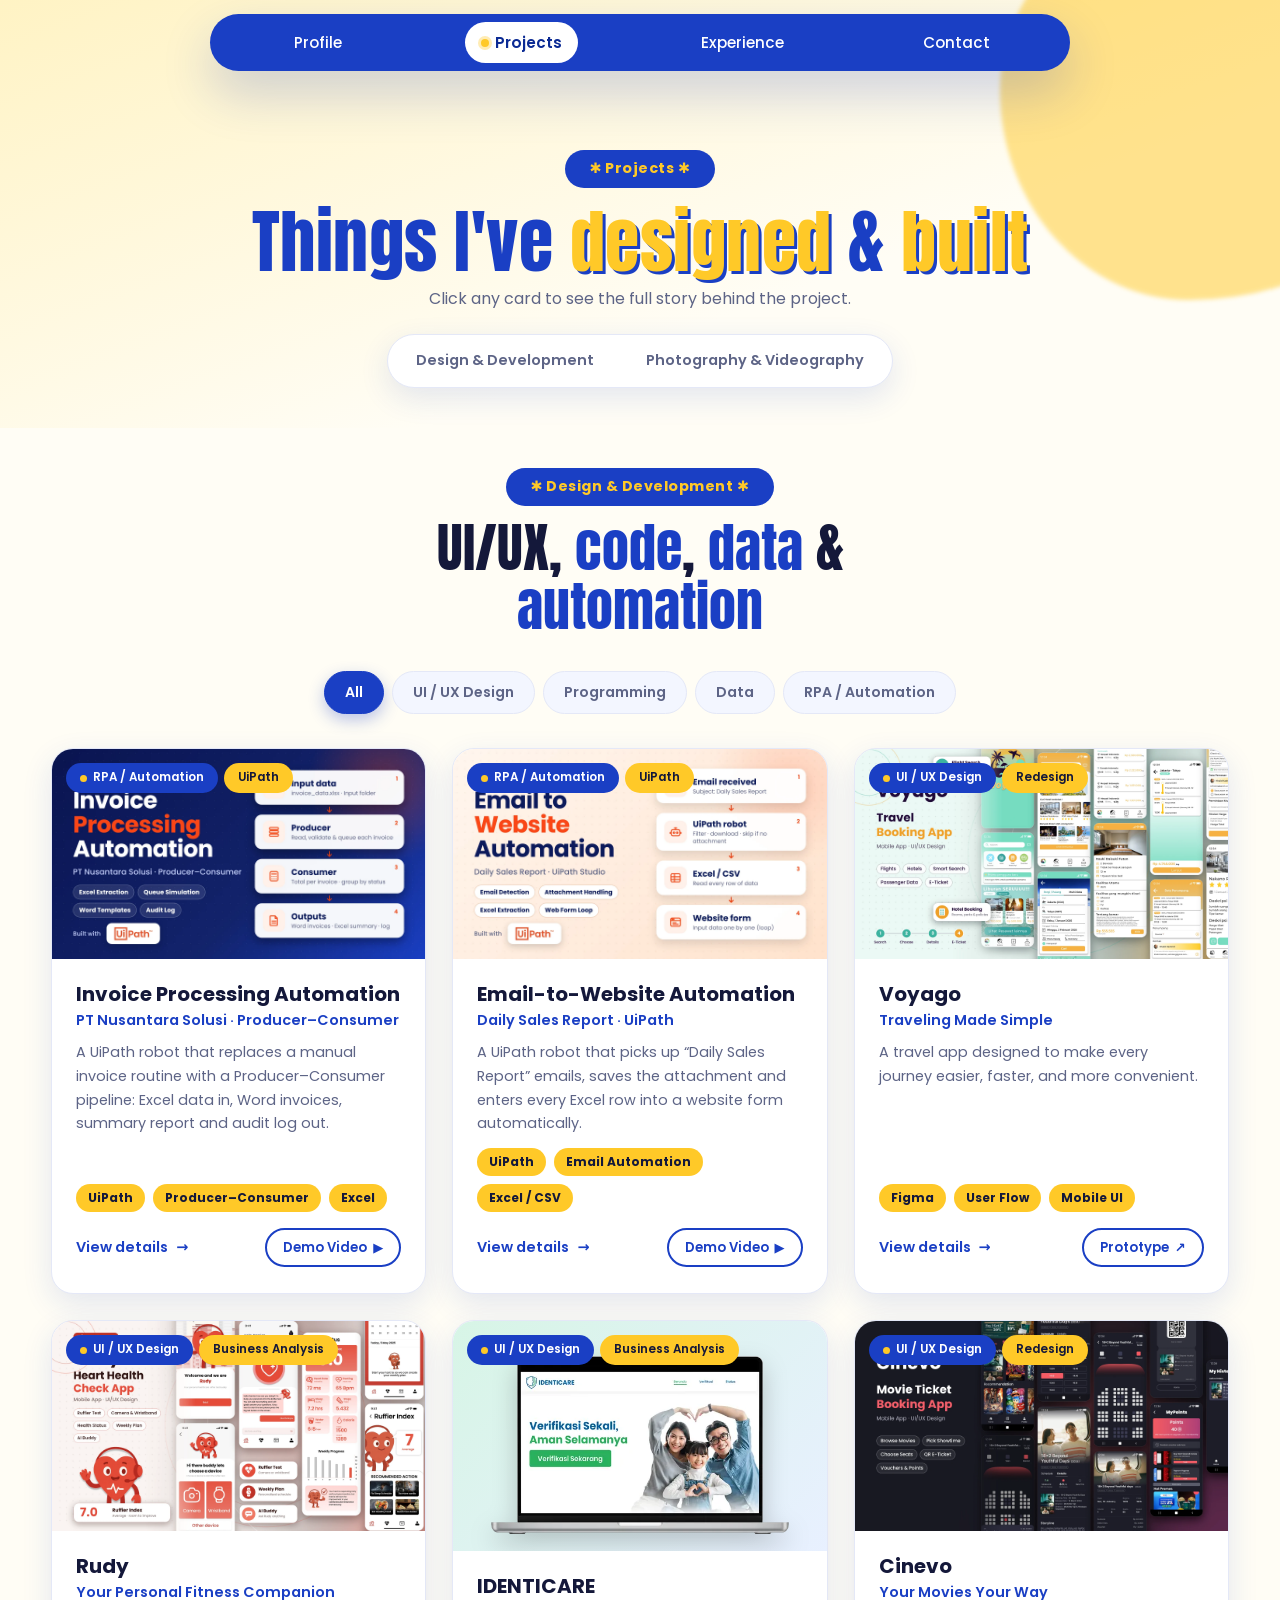
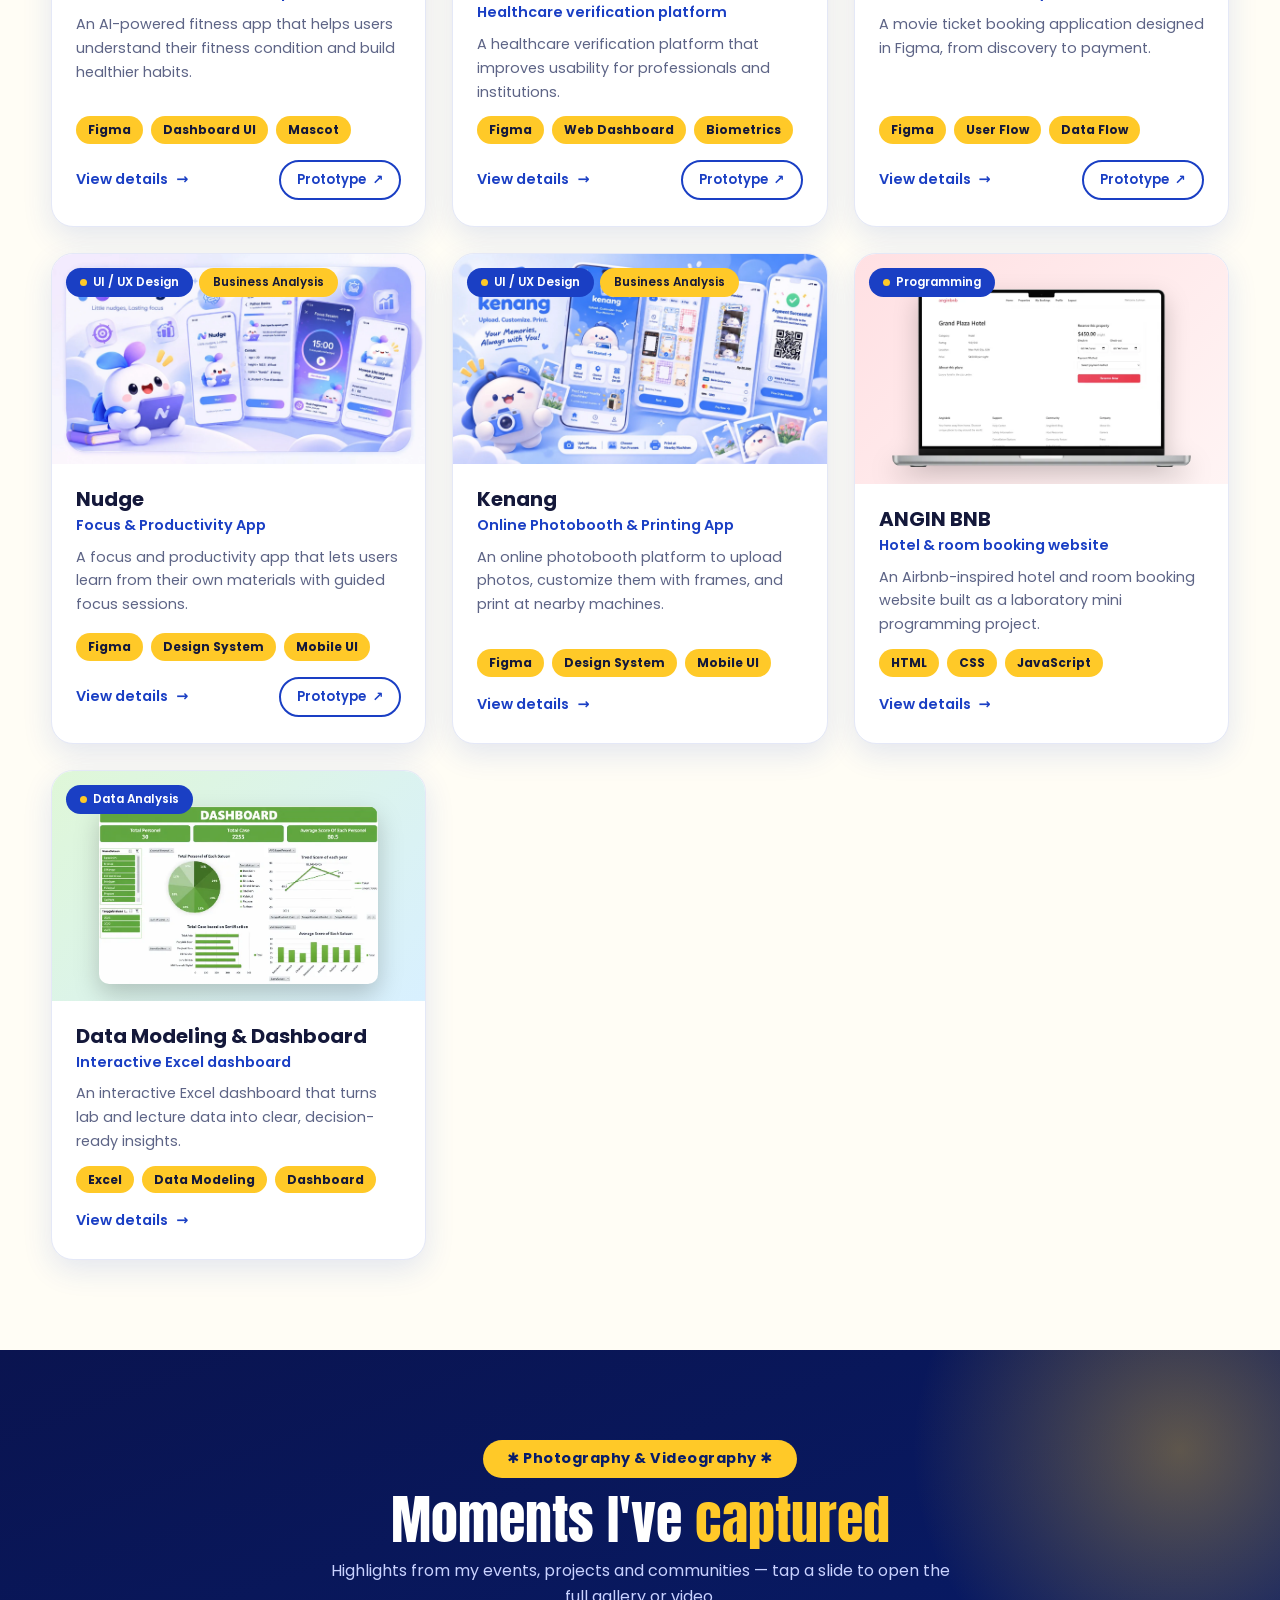
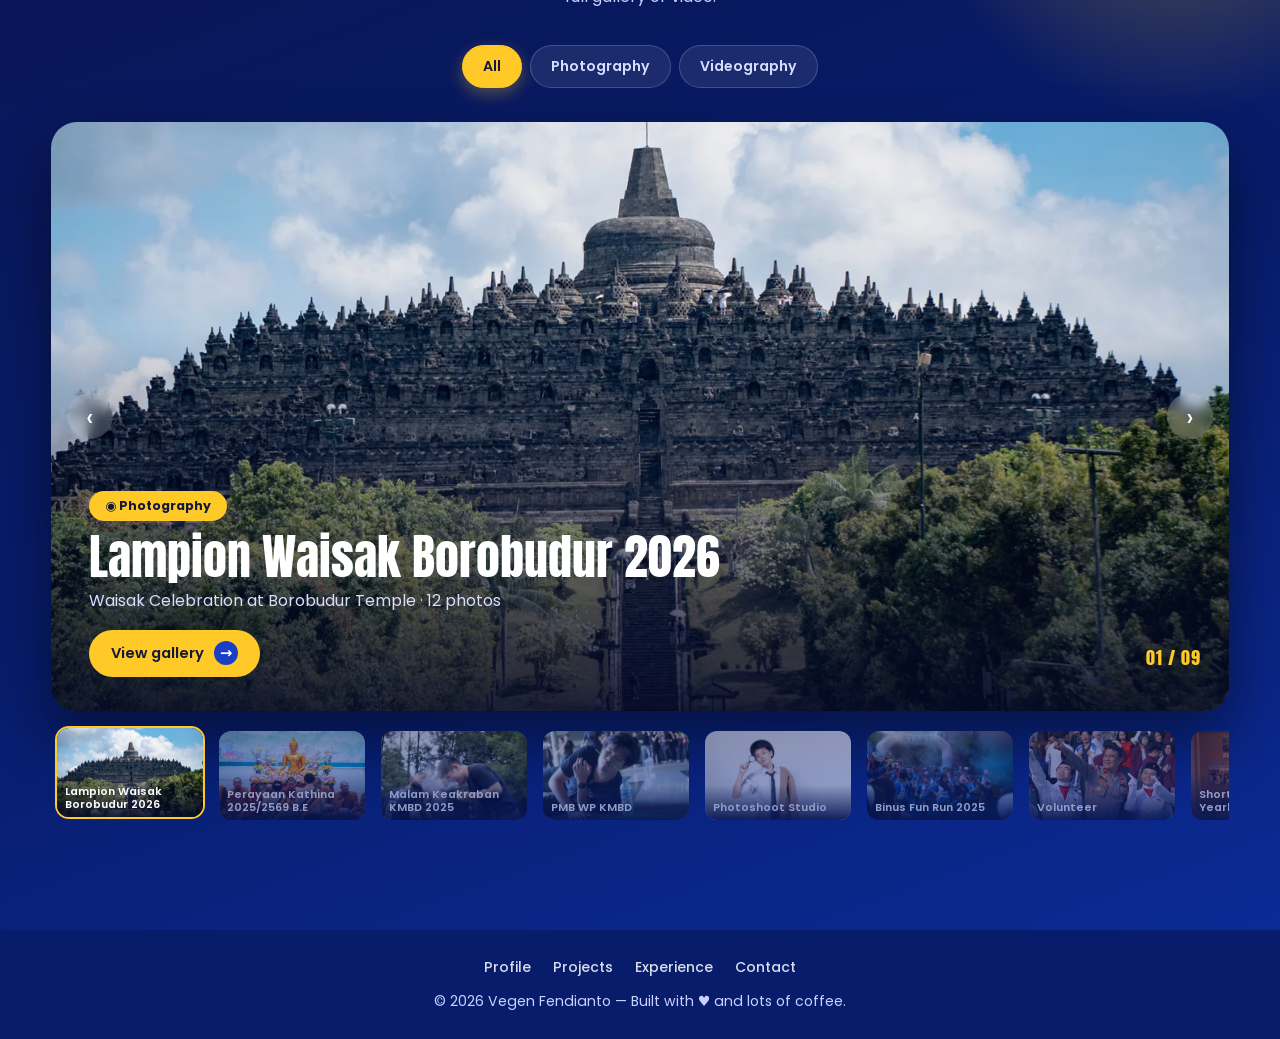
==== commit 1cb5e4b2: "RPA Update" ====
--- a/projects.html
+++ b/projects.html
@@ -51,13 +51,14 @@
         <div class="container">
           <header class="sec-head">
             <span class="pill">✱ Design &amp; Development ✱</span>
-            <h2>UI/UX, <em>code</em> &amp; <em>data</em></h2>
+            <h2>UI/UX, <em>code</em>, <em>data</em> &amp; <em>automation</em></h2>
           </header>
           <div class="tabs center" id="projTabs">
             <button class="tab active" data-f="all">All</button>
             <button class="tab" data-f="uiux">UI / UX Design</button>
             <button class="tab" data-f="code">Programming</button>
             <button class="tab" data-f="data">Data</button>
+            <button class="tab" data-f="rpa">RPA / Automation</button>
           </div>
           <div class="grid" id="projGrid"></div>
         </div>
--- a/style.css
+++ b/style.css
@@ -691,20 +691,37 @@
 .p-card:hover .p-media .m2 {
   transform: scale(1.07) translateY(10px);
 }
-.tag {
+.tags {
   position: absolute;
   top: 14px;
   left: 14px;
+  right: 14px;
+  z-index: 2;
+  display: flex;
+  flex-wrap: wrap;
+  gap: 6px;
+}
+.tag {
   background: var(--blue);
   color: #fff;
   font-size: 0.74rem;
   font-weight: 600;
   padding: 5px 14px;
   border-radius: 999px;
-  z-index: 2;
   display: flex;
   gap: 6px;
   align-items: center;
+}
+.tag-extra {
+  background: var(--yellow);
+  color: #14183a;
+}
+.tag-extra::before {
+  display: none;
+}
+.metric-extra {
+  background: var(--blue);
+  color: #fff;
 }
 .tag::before {
   content: "";
@@ -2090,4 +2107,38 @@
 }
 .proto-btn:hover span {
   transform: translate(3px, -3px);
-}+}
+
+/* ===== CV download ===== */
+.cv-actions {
+  display: flex;
+  justify-content: center;
+  margin-top: 18px;
+}
+.cv-actions .btn {
+  width: 100%;
+  justify-content: center;
+}
+
+/* ===== Project modal: titled sections (Business Overview / Outcome / Tools & Approach) ===== */
+.m-sec {
+  display: flex;
+  align-items: center;
+  gap: 8px;
+  margin: 24px 0 0;
+  font-size: 0.82rem;
+  font-weight: 700;
+  letter-spacing: 1px;
+  text-transform: uppercase;
+  color: var(--blue);
+}
+.m-sec::before {
+  content: "";
+  width: 9px;
+  height: 9px;
+  border-radius: 50%;
+  background: var(--yellow);
+}
+.m-body .proto-btn + .proto-btn {
+  margin-left: 10px;
+}
